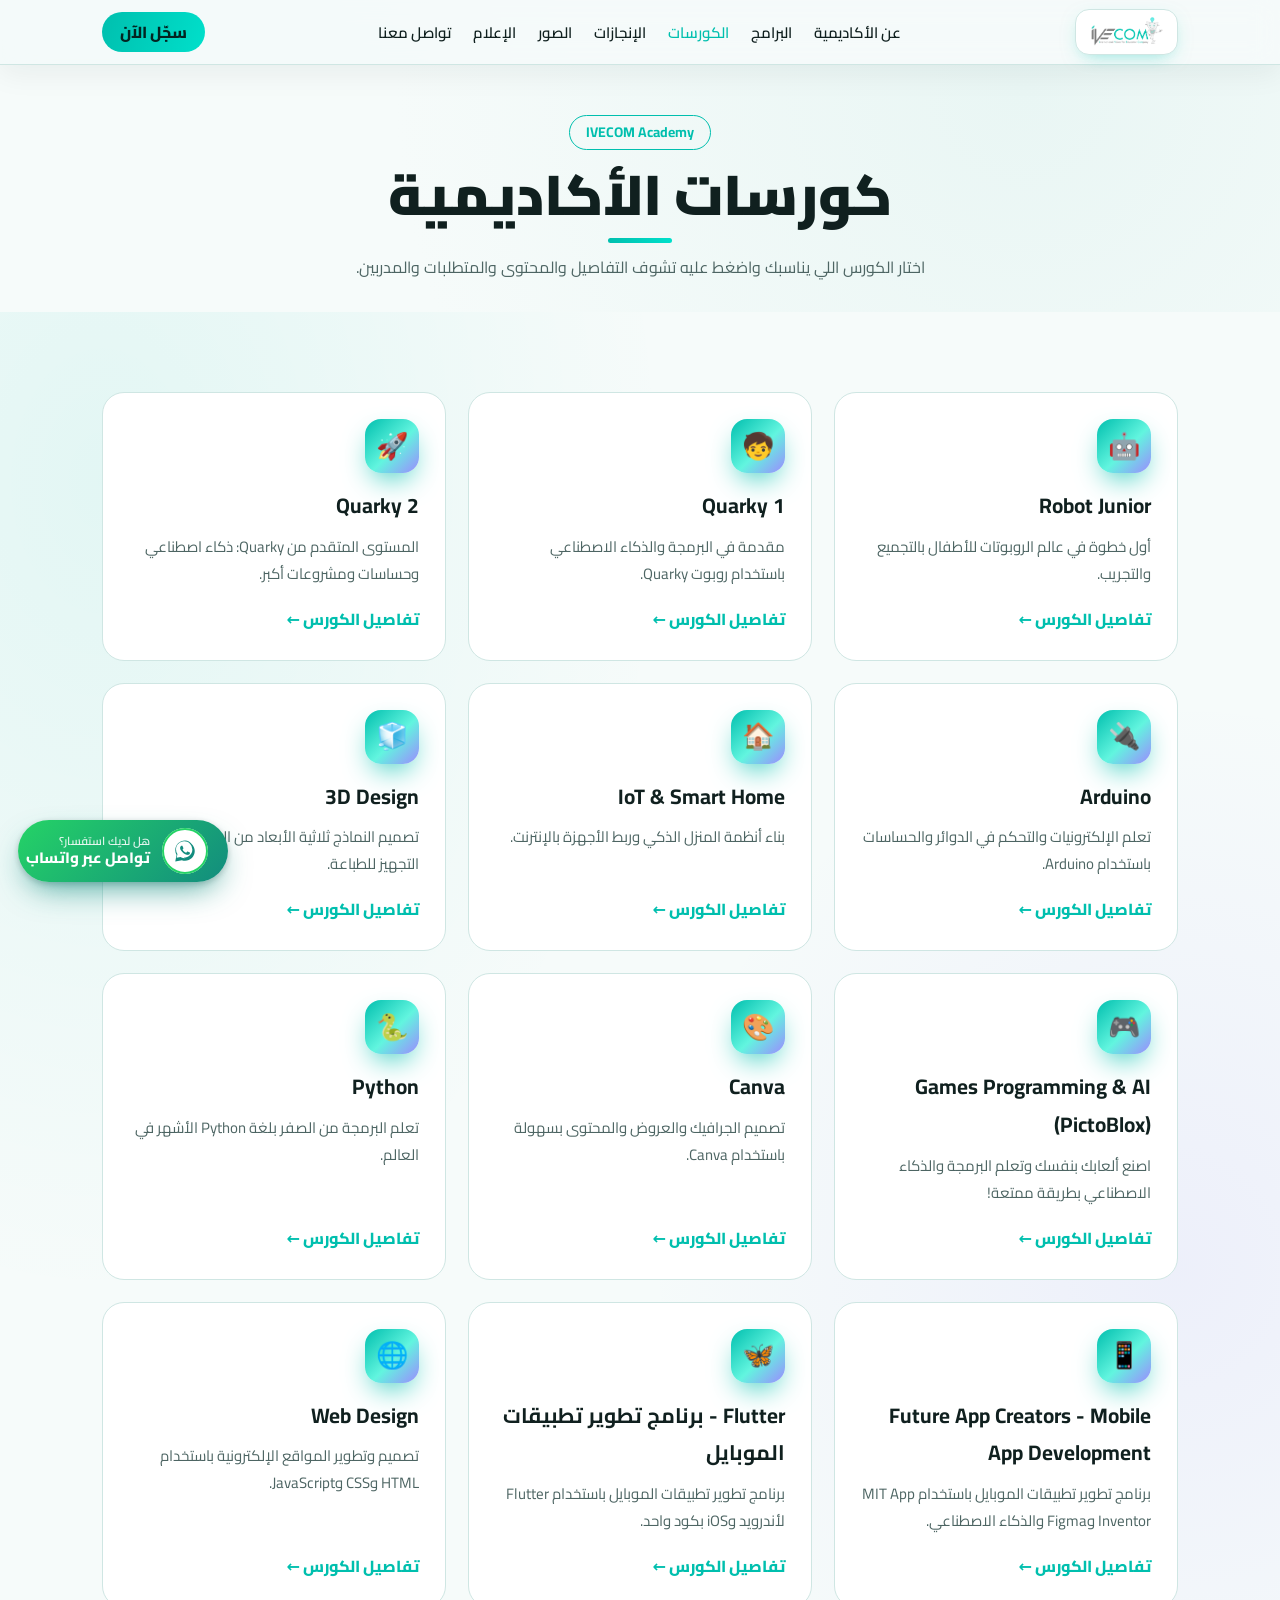
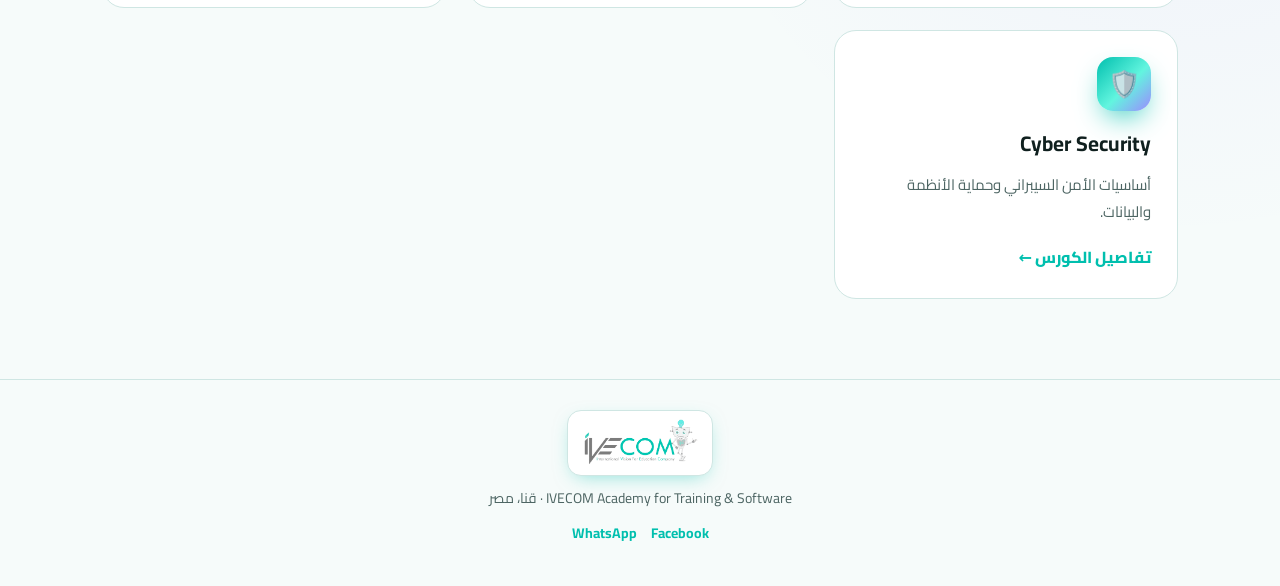
==== courses/index.html @ 5aebdd89 "Add files via upload" ====
<!DOCTYPE html>
<html lang="ar" dir="rtl">
<head>
<meta charset="utf-8">
<meta name="viewport" content="width=device-width, initial-scale=1, viewport-fit=cover">
<title>كورسات الأكاديمية | IVECOM Academy</title>
<link rel="stylesheet" href="https://fonts.googleapis.com/css2?family=Cairo:wght@400;600;800;900&family=Space+Grotesk:wght@500;700&display=swap">
<link rel="stylesheet" href="../style.css">
<link rel="stylesheet" href="courses.css">
</head>
<body>
<div id="pg"></div>
<nav><div class="wrap"><a href="../index.html"><img src="../images/ivecom academy.png" alt="IVECOM"></a>
<ul><li><a href="../index.html#about">عن الأكاديمية</a></li><li><a href="../index.html#programs">البرامج</a></li><li class="nav-courses"><a href="../courses/index.html">الكورسات</a></li><li><a href="../index.html#wins">الإنجازات</a></li><li><a href="../index.html#gallery">الصور</a></li><li><a href="../index.html#press">الإعلام</a></li><li><a href="../index.html#contact">تواصل معنا</a></li></ul>
<a class="btn p" href="../index.html#register" style="padding:6px 18px">سجّل الآن</a></div></nav>
<header class="lhero"><div class="wrap"><span class="ctag">IVECOM Academy</span><h1>كورسات الأكاديمية</h1><p>اختار الكورس اللي يناسبك واضغط عليه تشوف التفاصيل والمحتوى والمتطلبات والمدربين.</p></div></header>
<section><div class="wrap"><div class="ccards">
<a class="ccard rise" href="robot-junior/index.html"><div class="ic">🤖</div><h3>Robot Junior</h3><p>أول خطوة في عالم الروبوتات للأطفال بالتجميع والتجريب.</p><span class="more">تفاصيل الكورس ←</span></a>
<a class="ccard rise" href="quarky1/index.html"><div class="ic">🧒</div><h3>Quarky 1</h3><p>مقدمة في البرمجة والذكاء الاصطناعي باستخدام روبوت Quarky.</p><span class="more">تفاصيل الكورس ←</span></a>
<a class="ccard rise" href="quarky2/index.html"><div class="ic">🚀</div><h3>Quarky 2</h3><p>المستوى المتقدم من Quarky: ذكاء اصطناعي وحساسات ومشروعات أكبر.</p><span class="more">تفاصيل الكورس ←</span></a>
<a class="ccard rise" href="arduino/index.html"><div class="ic">🔌</div><h3>Arduino</h3><p>تعلم الإلكترونيات والتحكم في الدوائر والحساسات باستخدام Arduino.</p><span class="more">تفاصيل الكورس ←</span></a>
<a class="ccard rise" href="iot/index.html"><div class="ic">🏠</div><h3>IoT & Smart Home</h3><p>بناء أنظمة المنزل الذكي وربط الأجهزة بالإنترنت.</p><span class="more">تفاصيل الكورس ←</span></a>
<a class="ccard rise" href="3d-design/index.html"><div class="ic">🧊</div><h3>3D Design</h3><p>تصميم النماذج ثلاثية الأبعاد من الفكرة حتى التجهيز للطباعة.</p><span class="more">تفاصيل الكورس ←</span></a>
<a class="ccard rise" href="games-pictoblox/index.html"><div class="ic">🎮</div><h3>Games Programming & AI (PictoBlox)</h3><p>اصنع ألعابك بنفسك وتعلم البرمجة والذكاء الاصطناعي بطريقة ممتعة!</p><span class="more">تفاصيل الكورس ←</span></a>
<a class="ccard rise" href="canva/index.html"><div class="ic">🎨</div><h3>Canva</h3><p>تصميم الجرافيك والعروض والمحتوى بسهولة باستخدام Canva.</p><span class="more">تفاصيل الكورس ←</span></a>
<a class="ccard rise" href="python/index.html"><div class="ic">🐍</div><h3>Python</h3><p>تعلم البرمجة من الصفر بلغة Python الأشهر في العالم.</p><span class="more">تفاصيل الكورس ←</span></a>
<a class="ccard rise" href="mobile-application/index.html"><div class="ic">📱</div><h3>Future App Creators - Mobile App Development</h3><p>برنامج تطوير تطبيقات الموبايل باستخدام MIT App Inventor وFigma والذكاء الاصطناعي.</p><span class="more">تفاصيل الكورس ←</span></a>
<a class="ccard rise" href="flutter/index.html"><div class="ic">🦋</div><h3>Flutter - برنامج تطوير تطبيقات الموبايل</h3><p>برنامج تطوير تطبيقات الموبايل باستخدام Flutter لأندرويد وiOS بكود واحد.</p><span class="more">تفاصيل الكورس ←</span></a>
<a class="ccard rise" href="web-design/index.html"><div class="ic">🌐</div><h3>Web Design</h3><p>تصميم وتطوير المواقع الإلكترونية باستخدام HTML وCSS وJavaScript.</p><span class="more">تفاصيل الكورس ←</span></a>
<a class="ccard rise" href="cyber-security/index.html"><div class="ic">🛡️</div><h3>Cyber Security</h3><p>أساسيات الأمن السيبراني وحماية الأنظمة والبيانات.</p><span class="more">تفاصيل الكورس ←</span></a>
</div></div></section>

<footer><div class="wrap"><img src="../images/ivecom academy.png" alt="IVECOM"><div>IVECOM Academy for Training &amp; Software · قنا، مصر</div><div class="soc"><a href="https://www.facebook.com/Ivecom.Qena" target="_blank" rel="noopener">Facebook</a><a href="https://wa.me/201004185696" target="_blank" rel="noopener">WhatsApp</a></div></div></footer>
<a class="wa" href="https://wa.me/201004185696?text=%D8%A7%D9%84%D8%B3%D9%84%D8%A7%D9%85%20%D8%B9%D9%84%D9%8A%D9%83%D9%85%D8%8C%20%D8%B9%D8%A7%D9%8A%D8%B2%20%D8%A3%D8%B3%D8%AA%D9%81%D8%B3%D8%B1%20%D8%B9%D9%86%20%D9%83%D9%88%D8%B1%D8%B3%D8%A7%D8%AA%20%D8%A3%D9%83%D8%A7%D8%AF%D9%8A%D9%85%D9%8A%D8%A9%20IVECOM" target="_blank" rel="noopener" aria-label="تواصل معنا عبر واتساب">
<span class="wa-ic"><svg viewBox="0 0 32 32" width="26" height="26" aria-hidden="true" focusable="false"><path fill="currentColor" d="M16.04 3C9.4 3 4 8.38 4 15.02c0 2.12.55 4.19 1.6 6.01L4 29l8.14-1.57a12.02 12.02 0 0 0 3.9.65h.01C22.68 28.08 28 22.7 28 16.06 28 12.85 26.75 9.83 24.48 7.56A11.94 11.94 0 0 0 16.04 3Zm0 22.03h-.01a9.97 9.97 0 0 1-5.08-1.39l-.36-.22-4.83.93.96-4.7-.24-.38a9.93 9.93 0 0 1-1.52-5.25c0-5.5 4.5-9.97 10.05-9.97 2.68 0 5.2 1.04 7.09 2.93a9.9 9.9 0 0 1 2.94 7.05c0 5.5-4.52 9.99-10.6 9.99Zm5.5-7.47c-.3-.15-1.78-.88-2.06-.98-.27-.1-.47-.15-.67.15-.2.3-.77.98-.94 1.18-.17.2-.35.22-.65.07-.3-.15-1.27-.47-2.42-1.5-.9-.8-1.5-1.78-1.67-2.08-.17-.3-.02-.46.13-.61.14-.13.3-.35.45-.52.15-.18.2-.3.3-.5.1-.2.05-.37-.02-.52-.08-.15-.67-1.62-.92-2.22-.24-.58-.49-.5-.67-.51h-.57c-.2 0-.52.07-.8.37-.27.3-1.04 1.02-1.04 2.5s1.07 2.9 1.22 3.1c.15.2 2.1 3.2 5.08 4.49.71.3 1.26.49 1.7.63.71.23 1.36.2 1.87.12.57-.08 1.78-.73 2.03-1.43.25-.7.25-1.3.17-1.43-.07-.13-.27-.2-.57-.35Z"/></svg></span>
<span class="wa-tx"><small>هل لديك استفسار؟</small><b>تواصل عبر واتساب</b></span>
</a>
<script src="courses.js" defer></script>
</body>
</html>
---- style.css ----
:root{--stem-badge-w:150px;--bg:#f6fbfa;--bg2:#e9f6f4;--ink:#10201f;--mute:#4d6563;--teal:#00bfae;--teal2:#00e0cb;--gray:#7b7b7b;--card:#fff;--line:#cfe6e3;box-sizing:border-box;padding-top:env(safe-area-inset-top,0px);padding-bottom:env(safe-area-inset-bottom,0px)}
@media (prefers-color-scheme:dark){:root:not([data-theme="light"]){--bg:#071413;--bg2:#0b1f1d;--ink:#e8f7f5;--mute:#9bb8b4;--card:#0f2826;--line:#1b3c39}}
:root[data-theme="dark"]{--bg:#071413;--bg2:#0b1f1d;--ink:#e8f7f5;--mute:#9bb8b4;--card:#0f2826;--line:#1b3c39}
html{scroll-padding-top:calc(env(safe-area-inset-top,0px) + 70px);scroll-behavior:smooth}
*{box-sizing:border-box}
body{margin:0;background:var(--bg);color:var(--ink);font-family:'Cairo',system-ui,sans-serif;line-height:1.8;overflow-x:hidden}
body::before{content:"";position:fixed;inset:0 0 auto;height:env(safe-area-inset-top,0px);z-index:60;background:var(--bg)}
img{max-width:100%;display:block}
a{color:inherit;text-decoration:none}
:focus-visible{outline:3px solid var(--teal);outline-offset:3px}
.wrap{max-width:1120px;margin:auto;padding:0 22px}
nav{position:sticky;top:env(safe-area-inset-top,0px);z-index:50;backdrop-filter:blur(14px);background:color-mix(in srgb,var(--bg) 80%,transparent);border-bottom:1px solid var(--line)}
nav .wrap{display:flex;align-items:center;justify-content:space-between;height:64px}
nav img{height:38px}
nav ul{display:flex;gap:22px;list-style:none;margin:0;padding:0;font-weight:600;font-size:15px}
nav ul a:hover{color:var(--teal)}
@media(max-width:760px){nav ul{display:none}}
.hero{position:relative;overflow:hidden;padding:70px 0 90px;background:radial-gradient(circle at 80% 10%,var(--bg2),var(--bg) 60%)}
.blob{position:absolute;border-radius:50%;filter:blur(70px);opacity:.45;background:var(--teal);animation:drift 14s ease-in-out infinite alternate}
.b1{width:380px;height:380px;top:-120px;left:-100px}.b2{width:300px;height:300px;bottom:-100px;right:30%;background:var(--teal2);animation-delay:-6s}
@keyframes drift{to{transform:translate(60px,40px) scale(1.15)}}
.grid{position:absolute;inset:0;background-image:linear-gradient(var(--line) 1px,transparent 1px),linear-gradient(90deg,var(--line) 1px,transparent 1px);background-size:56px 56px;opacity:.55;mask-image:radial-gradient(circle at 50% 40%,#000,transparent 75%);-webkit-mask-image:radial-gradient(circle at 50% 40%,#000,transparent 75%)}
.hero .wrap{position:relative;display:grid;grid-template-columns:1.15fr .85fr;gap:30px;align-items:center}
@media(max-width:860px){.hero .wrap{grid-template-columns:1fr}.mascot{order:-1;max-width:260px;margin:auto}}
.tag{display:inline-block;padding:4px 16px;border:1px solid var(--teal);border-radius:99px;color:var(--teal);font-weight:700;font-size:14px;direction:ltr;font-family:'Space Grotesk',sans-serif}
h1{font-size:clamp(34px,6vw,64px);line-height:1.25;margin:16px 0;font-weight:900}
h1 .w{display:inline-block;color:var(--teal);min-width:5.5ch;border-bottom:4px solid var(--teal2);animation:pop .5s}
@keyframes pop{from{opacity:0;transform:translateY(14px)}}
.lead{color:var(--mute);font-size:18px;max-width:34em}
.btns{display:flex;gap:12px;flex-wrap:wrap;margin-top:26px}
.btn{padding:12px 26px;border-radius:12px;font-weight:800;transition:.25s;border:2px solid var(--teal)}
.btn.p{background:var(--teal);color:#032421}.btn.p:hover{transform:translateY(-3px);box-shadow:0 10px 30px -8px var(--teal)}
.btn.g:hover{background:var(--teal);color:#032421}
.mascot{position:relative}
.mascot img{border-radius:28px;box-shadow:0 30px 60px -25px #00bfae99;animation:float 5s ease-in-out infinite;border:3px solid var(--teal)}
@keyframes float{50%{transform:translateY(-16px) rotate(1.5deg)}}
.chip{position:absolute;background:var(--card);border:1px solid var(--line);border-radius:14px;padding:6px 14px;font-weight:800;font-size:14px;animation:float 6s ease-in-out infinite;direction:ltr}
.c1{top:6%;right:-6%}.c2{bottom:12%;left:-8%;animation-delay:-2s}.c3{bottom:-2%;right:10%;animation-delay:-4s}
section{padding:80px 0}
h2{font-size:clamp(28px,4vw,42px);margin:0 0 10px;font-weight:900}
.sub{color:var(--mute);max-width:40em;margin:0 0 36px}
.stats{background:var(--teal);color:#032421;padding:36px 0}
.stats .wrap{display:grid;grid-template-columns:repeat(auto-fit,minmax(160px,1fr));gap:20px;text-align:center}
.stats b{display:block;font-size:48px;font-weight:900;line-height:1.1;font-family:'Space Grotesk',sans-serif}
.about{display:grid;grid-template-columns:1fr 1fr;gap:40px;align-items:center}
@media(max-width:820px){.about{grid-template-columns:1fr}}
.about img{border-radius:24px;border:1px solid var(--line)}
.facts{display:grid;grid-template-columns:1fr 1fr;gap:12px;margin-top:20px}
.facts div{background:var(--card);border:1px solid var(--line);border-radius:14px;padding:10px 14px;font-size:14px}
.facts span{display:block;color:var(--teal);font-weight:800}
.cards{display:grid;grid-template-columns:repeat(auto-fit,minmax(290px,1fr));gap:22px}
.card{background:var(--card);border:1px solid var(--line);border-radius:22px;padding:28px;transition:transform .3s,border-color .3s;transform-style:preserve-3d}
.card:hover{border-color:var(--teal)}
.card h3{margin:6px 0 10px;font-size:23px}
.card ul{margin:0;padding:0 18px 0 0;color:var(--mute)}
.ic{width:54px;height:54px;border-radius:16px;background:linear-gradient(135deg,var(--teal),var(--teal2));display:grid;place-items:center;font-size:26px}
.alt{background:var(--bg2)}
.rise{opacity:0;transform:translateY(30px);transition:1s cubic-bezier(.2,.7,.2,1)}
.rise.in{opacity:1;transform:none}
.tl{position:relative;display:grid;gap:14px;padding-right:30px}
.tl::before{content:"";position:absolute;right:8px;top:6px;bottom:6px;width:3px;background:linear-gradient(var(--teal),var(--teal2),transparent);border-radius:3px}
.tl div{position:relative;background:var(--card);border:1px solid var(--line);border-radius:16px;padding:14px 20px}
.tl div::after{content:"";position:absolute;right:-29px;top:22px;width:15px;height:15px;border-radius:50%;background:var(--teal);box-shadow:0 0 0 5px color-mix(in srgb,var(--teal) 25%,transparent)}
.tl b{color:var(--teal)}
.gal{display:grid;grid-template-columns:repeat(6,1fr);gap:14px}
.gal figure{margin:0;overflow:hidden;border-radius:20px;grid-column:span 2;aspect-ratio:3/4}
.gal figure.wide{grid-column:span 6;aspect-ratio:16/6}
.gal img{width:100%;height:100%;object-fit:cover;transition:transform .8s}
.gal figure:hover img{transform:scale(1.08)}
@media(max-width:700px){.gal figure{grid-column:span 6;aspect-ratio:4/5}.gal figure.wide{aspect-ratio:16/8}}
.stem{display:flex;gap:18px;align-items:center;flex-wrap:wrap;background:var(--card);border:1px solid var(--line);border-radius:22px;padding:24px 28px;margin-top:22px}
.stem b{font-family:'Space Grotesk',sans-serif;font-size:28px;color:var(--teal)}
.cta{text-align:center;background:linear-gradient(135deg,#033b36,#00a89a);color:#fff;border-radius:30px;padding:56px 24px;position:relative;overflow:hidden}
.cta h2{color:#fff}.cta .btn.p{background:#fff;border-color:#fff}
footer{padding:30px 0 40px;text-align:center;color:var(--mute);font-size:14px}
footer img{height:46px;margin:0 auto 10px}
@media(prefers-reduced-motion:reduce){*{animation:none!important;transition:none!important}.rise{opacity:1;transform:none}}
nav img,footer img{background:#fff;border-radius:14px;padding:5px 14px;border:1px solid var(--line);box-shadow:0 6px 20px -8px #00bfae88}
nav img{height:46px}footer img{height:66px}
#pg{position:fixed;top:env(safe-area-inset-top,0px);left:0;height:3px;width:0;z-index:70;background:linear-gradient(90deg,var(--teal),var(--teal2))}
.hero .wrap>div:first-child{direction:ltr;text-align:left}
.hero h1{font-family:'Space Grotesk',sans-serif;letter-spacing:-.03em;background:linear-gradient(100deg,var(--ink) 20%,var(--teal) 50%,var(--ink) 80%);background-size:250% 100%;-webkit-background-clip:text;background-clip:text;color:transparent;animation:shine 6s linear infinite}
@keyframes shine{to{background-position:-250% 0}}
.hero .lead{font-family:'Space Grotesk',sans-serif;font-size:17px}
.rot{font-family:'Space Grotesk',sans-serif;font-size:24px;font-weight:700;margin:0 0 10px}
.rot .w{min-width:0;display:inline-block}
.mascot{isolation:isolate}
.mascot::before,.mascot::after{content:"";position:absolute;inset:-34px;border:2px dashed var(--teal);border-radius:50%;opacity:.5;animation:spin 26s linear infinite;z-index:-1}
.mascot::after{inset:-72px;border-style:dotted;animation-duration:42s;animation-direction:reverse}
@keyframes spin{to{transform:rotate(360deg)}}
.circ{position:absolute;inset:0;width:100%;height:100%;opacity:.55}
.circ path{fill:none;stroke:var(--teal);stroke-width:2;stroke-dasharray:10 300;animation:run 7s linear infinite}
.circ path:nth-child(2){animation-delay:-2s}.circ path:nth-child(3){animation-delay:-4s}
@keyframes run{to{stroke-dashoffset:-1000}}
.btn{position:relative;overflow:hidden;display:inline-block}
.btn.p::after{content:"";position:absolute;inset:0;background:linear-gradient(110deg,transparent 30%,#fff9 50%,transparent 70%);transform:translateX(-120%);transition:.6s}
.btn.p:hover::after{transform:translateX(120%)}
h2::after{content:"";display:block;width:64px;height:5px;border-radius:5px;margin-top:6px;background:linear-gradient(90deg,var(--teal),var(--teal2))}
.cta h2::after{margin:6px auto 0;background:#fff}
.ic{box-shadow:0 12px 30px -10px var(--teal)}
.moments{padding:28px 0 18px;background:linear-gradient(180deg,color-mix(in srgb,var(--teal) 7%,var(--bg)),var(--bg) 70%);border-block:1px solid var(--line)}
.moments-title{margin:0 0 14px;text-align:center;direction:ltr;font-family:'Space Grotesk',sans-serif;font-weight:700;font-size:13px;letter-spacing:.22em;text-transform:uppercase;color:var(--teal)}
.moments-viewport{overflow:hidden;direction:ltr;padding:12px 0 20px;-webkit-mask-image:linear-gradient(90deg,transparent,#000 5%,#000 95%,transparent);mask-image:linear-gradient(90deg,transparent,#000 5%,#000 95%,transparent)}
.moments-track{display:flex;width:max-content;animation:moments 70s linear infinite}
.moments-viewport:hover .moments-track,.moments-viewport:focus-within .moments-track{animation-play-state:paused}
.moments-set{display:flex;gap:16px;padding-inline-end:16px}
.moments-card{flex:0 0 auto;width:280px;height:186px;margin:0;border-radius:18px;overflow:hidden;border:2px solid transparent;background:var(--card);box-shadow:0 14px 28px -18px #00bfae99;transition:transform .35s ease,box-shadow .35s ease,border-color .35s ease}
.moments-card img{width:100%;height:100%;object-fit:cover}
.moments-card:hover{transform:translateY(-6px);border-color:var(--teal);box-shadow:0 18px 36px -14px var(--teal)}
@keyframes moments{to{transform:translateX(-50%)}}
@media(max-width:700px){.moments{padding:22px 0 12px}.moments-title{font-size:12px;letter-spacing:.16em}.moments-card{width:210px;height:140px;border-radius:14px}.moments-set{gap:12px;padding-inline-end:12px}.moments-track{animation-duration:48s}}
@media(prefers-reduced-motion:reduce){.moments-viewport{overflow-x:auto;-webkit-mask-image:none;mask-image:none}.moments-track{animation:none}}
.vid{display:grid;grid-template-columns:1fr 1fr;gap:40px;align-items:center}
@media(max-width:820px){.vid{grid-template-columns:1fr}}
.reel{position:relative;width:min(100%,340px);aspect-ratio:9/16;margin:auto;border-radius:28px;overflow:hidden;background:#033b36 center/cover;border:3px solid var(--teal);cursor:pointer;box-shadow:0 30px 60px -25px var(--teal)}
.reel iframe{position:absolute;inset:0;width:100%;height:100%;border:0}
.play{position:absolute;inset:0;margin:auto;width:84px;height:84px;border-radius:50%;background:var(--teal);display:grid;place-items:center;font-size:34px;color:#032421;animation:pulse 2s infinite}
@keyframes pulse{0%{box-shadow:0 0 0 0 #00e0cbaa}100%{box-shadow:0 0 0 30px #00e0cb00}}
.press{display:grid;grid-template-columns:repeat(auto-fit,minmax(250px,1fr));gap:16px}
.pc{display:flex;gap:14px;align-items:center;background:var(--card);border:1px solid var(--line);border-radius:18px;padding:16px 18px;transition:.3s}
.pc:hover{transform:translateY(-5px);border-color:var(--teal);box-shadow:0 14px 30px -16px var(--teal)}
.pc i{font-style:normal;width:48px;height:48px;border-radius:14px;display:grid;place-items:center;font-size:22px;background:var(--bg2);flex:none}
.pc small{color:var(--mute);display:block;line-height:1.4}
.cta::before{content:"";position:absolute;width:320px;height:320px;border-radius:50%;background:#ffffff14;top:-120px;right:-90px}
.cta::after{content:"";position:absolute;width:200px;height:200px;border-radius:50%;border:3px solid #ffffff30;bottom:-70px;left:-50px}
.cta .btn.g{color:#fff;border-color:#fff}.cta .btn.g:hover{background:#fff;color:#033b36}
.cta .btn.p{color:#033b36}
.soc{display:flex;gap:14px;justify-content:center;margin-top:10px}.soc a{font-weight:700;color:var(--teal)}


/* ===== IVECOM CREATIVE EXPERIENCE ===== */
:root {
  --violet: #7657ff;
  --cyan: #21e6d2;
  --pink: #ff6db4;
  --deep: #071b25;
}
body {
  background-image:
    radial-gradient(ellipse at 8% 22%, color-mix(in srgb, var(--teal) 8%, transparent), transparent 34%),
    radial-gradient(ellipse at 92% 58%, color-mix(in srgb, var(--violet) 7%, transparent), transparent 32%);
}
nav { box-shadow: 0 8px 30px #001f2510; }
nav .wrap { gap: 18px; }
nav ul a { position: relative; transition: color .25s ease; }
nav ul a::after {
  content: ""; position: absolute; right: 0; bottom: -8px; width: 0; height: 2px;
  border-radius: 2px; background: linear-gradient(90deg,var(--teal),var(--violet));
  transition: width .3s ease;
}
nav ul a:hover::after { width: 100%; }
.hero { isolation: isolate; }
.hero::after {
  content: ""; position: absolute; width: 420px; height: 420px; border-radius: 50%;
  border: 1px solid color-mix(in srgb,var(--teal) 30%,transparent);
  left: -180px; bottom: -240px; box-shadow: 0 0 0 34px color-mix(in srgb,var(--teal) 5%,transparent),
  0 0 0 70px color-mix(in srgb,var(--violet) 4%,transparent); pointer-events: none;
}
.hero .wrap > div:first-child { max-width: 680px; }
.hero h1 { filter: drop-shadow(0 8px 24px #00bfae18); }
.tag { box-shadow: 0 0 24px color-mix(in srgb,var(--teal) 18%,transparent); }
.btn { border-radius: 999px; padding-inline: 30px; }
.btn.p { background: linear-gradient(110deg,var(--teal),var(--teal2)); border: 0; }
.btn.g { backdrop-filter: blur(10px); }
.mascot img { box-shadow: 0 28px 70px -22px #00bfae88, 0 0 0 10px #00bfae0d; }
section:not(.stats) h2 { letter-spacing: -.6px; }
.card {
  position: relative; overflow: hidden;
  box-shadow: 0 14px 42px -32px #002b2a55;
  background: linear-gradient(145deg,var(--card),color-mix(in srgb,var(--bg2) 34%,var(--card)));
}
.card::before {
  content: ""; position: absolute; inset: 0 auto 0 0; width: 3px;
  background: linear-gradient(180deg,var(--teal),var(--violet),var(--pink));
  transform: scaleY(0); transform-origin: bottom; transition: transform .35s ease;
}
.card:hover::before { transform: scaleY(1); }
.card:hover { box-shadow: 0 24px 55px -32px #00bfae99; }
.ic { background: linear-gradient(135deg,var(--teal),#62f5df 55%,#9c8aff); color: #052522; }
.stats { position: relative; overflow: hidden; }
.stats::before,.stats::after {
  content: ""; position: absolute; width: 230px; height: 230px; border: 1px solid #ffffff45;
  border-radius: 50%; pointer-events: none;
}
.stats::before { top: -170px; right: 8%; box-shadow: 0 0 0 24px #ffffff0d,0 0 0 48px #ffffff0a; }
.stats::after { bottom: -190px; left: 12%; }
.stats .wrap { position: relative; z-index: 1; }
.stats b { text-shadow: 0 5px 22px #00534b33; }
.gal figure { position: relative; box-shadow: 0 15px 35px -24px #001c1c99; }
.gal figure::after {
  content: ""; position: absolute; inset: 45% 0 0;
  background: linear-gradient(transparent,#031c1acc); opacity: .45; pointer-events: none;
}
.tl div { box-shadow: 0 10px 30px -25px #002b2a88; transition: transform .25s,border-color .25s; }
.tl div:hover { transform: translateX(-5px); border-color: var(--teal); }
.stem { box-shadow: 0 18px 45px -34px #00bfae99; }
.cta {
  box-shadow: 0 30px 70px -35px #003b36aa;
  background: radial-gradient(circle at 15% 10%,#21e6d255,transparent 34%),
              linear-gradient(125deg,#062d35,#064e49 55%,#087f73);
}
footer { border-top: 1px solid var(--line); }

/* Dynamic pointer glow and back-to-top control */
.pointer-glow {
  position: fixed; z-index: 1; width: 340px; height: 340px; border-radius: 50%;
  pointer-events: none; opacity: .13; filter: blur(50px);
  background: radial-gradient(circle,var(--teal),transparent 68%);
  transform: translate(-50%,-50%); mix-blend-mode: screen;
}
#backTop {
  position: fixed; right: 20px; bottom: 22px; z-index: 54; width: 46px; height: 46px;
  border: 1px solid var(--line); border-radius: 50%; background: var(--card);
  color: var(--teal); font-size: 22px; font-weight: 900; cursor: pointer;
  box-shadow: 0 10px 30px #001f251c; opacity: 0; visibility: hidden;
  transform: translateY(12px); transition: .25s ease;
}
#backTop.visible { opacity: 1; visibility: visible; transform: translateY(0); }
#particleCanvas { position: absolute; inset: 0; width: 100%; height: 100%; pointer-events: none; opacity: .5; }
@media (max-width:760px) {
  .hero { padding-top: 52px; }
  .hero::after { width: 260px; height: 260px; }
  .card { padding: 23px; }
  #backTop { right: 14px; bottom: 88px; }
}
@media (prefers-reduced-motion: reduce) {
  .pointer-glow, #particleCanvas { display: none; }
}

/* IVECOM mascot appearances across the page */
section { position: relative; }
.section-bot {
  position: absolute;
  left: clamp(12px, 4vw, 58px);
  top: 28px;
  width: clamp(88px, 13vw, 166px);
  height: auto;
  object-fit: contain;
  z-index: 2;
  pointer-events: none;
  filter: drop-shadow(0 12px 22px #00bfae28);
  animation: botFloat 5s ease-in-out infinite;
}
#about .section-bot { top: 48px; }
#contact .section-bot { top: 50%; transform: translateY(-50%); width: clamp(100px, 15vw, 185px); }
#programs .section-bot, #gallery .section-bot, #press .section-bot { top: 38px; }
@keyframes botFloat { 0%,100% { translate: 0 0; } 50% { translate: 0 -9px; } }
.mascot img { object-fit: contain; background: transparent; }
@media (max-width:760px) {
  .section-bot { width: 78px; left: 8px; top: 18px; opacity: .9; }
  #about .section-bot, #programs .section-bot, #gallery .section-bot, #press .section-bot { top: 20px; }
  #contact .section-bot { width: 92px; left: 0; }
  section h2, section .sub { max-width: calc(100% - 82px); }
}
@media (prefers-reduced-motion: reduce) { .section-bot { animation: none; } }

/* Courses tab stays visible on mobile */
.nav-courses a{color:var(--teal)}
@media(max-width:760px){nav ul{display:flex;gap:0}nav ul li:not(.nav-courses){display:none}}

/* ===== WhatsApp floating button (pro) ===== */
.wa{position:fixed;bottom:calc(env(safe-area-inset-bottom,0px) + 18px);left:18px;z-index:55;display:flex;align-items:center;gap:12px;direction:rtl;
  padding:8px 20px 8px 8px;border-radius:999px;color:#fff;
  background:linear-gradient(135deg,#25d366,#128c7e);
  box-shadow:0 14px 32px -10px #128c7ecc,0 2px 6px #0003;
  transition:transform .25s ease,box-shadow .25s ease}
.wa:hover{transform:translateY(-3px);box-shadow:0 20px 38px -12px #128c7eee,0 2px 8px #0003}
.wa:active{transform:translateY(0) scale(.98)}
.wa-ic{position:relative;flex:none;width:46px;height:46px;border-radius:50%;background:#fff;color:#128c7e;display:grid;place-items:center}
.wa-ic::after{content:"";position:absolute;inset:0;border-radius:50%;border:2px solid #25d366;animation:wa-ring 2.6s ease-out infinite}
.wa-tx{display:flex;flex-direction:column;line-height:1.25;text-align:right}
.wa-tx small{font-size:11.5px;opacity:.9;font-weight:600}
.wa-tx b{font-size:15px;font-weight:800;white-space:nowrap}
@keyframes wa-ring{0%{transform:scale(1);opacity:.7}100%{transform:scale(1.6);opacity:0}}
@media(max-width:560px){
  .wa{padding:6px;gap:0;left:14px}
  .wa-tx{display:none}
  .wa-ic{width:52px;height:52px}
}
@media(prefers-reduced-motion:reduce){.wa-ic::after{animation:none}.wa{transition:none}}

/* ===== STEM.org accreditation badge ===== */
.stem{gap:26px}
.stem-body{flex:1 1 280px;display:flex;flex-direction:column;gap:6px}
.stem-badge{flex:none;width:var(--stem-badge-w);height:auto;max-width:100%;object-fit:contain;background:#fff;border:1px solid var(--line);border-radius:16px;padding:10px}
.stem-badge.is-missing{min-height:var(--stem-badge-w);border:2px dashed var(--teal);color:var(--mute);font-size:12px;text-align:center}
@media(max-width:560px){.stem{justify-content:center;text-align:center}.stem-badge{--stem-badge-w:130px}}
---- courses/courses.css ----
.lhero{padding:50px 0 30px;text-align:center;background:radial-gradient(circle at 80% 10%,var(--bg2),var(--bg) 60%)}
.ctag{display:inline-block;padding:4px 16px;border:1px solid var(--teal);border-radius:99px;color:var(--teal);font-weight:700;font-size:14px}
.lhero h1{font-size:clamp(34px,5vw,56px);margin:10px 0;font-weight:900}
.lhero h1::after{content:"";display:block;width:64px;height:5px;border-radius:5px;margin:8px auto 0;background:linear-gradient(90deg,var(--teal),var(--teal2))}
.lhero p{color:var(--mute);max-width:40em;margin:0 auto}
.ccards{display:grid;grid-template-columns:repeat(auto-fill,minmax(270px,1fr));gap:22px}
.ccard{display:flex;flex-direction:column;gap:6px;background:var(--card);border:1px solid var(--line);border-radius:22px;padding:26px;transition:transform .3s,border-color .3s,box-shadow .3s}
.ccard:hover{transform:translateY(-6px);border-color:var(--teal);box-shadow:0 24px 55px -32px #00bfae99}
.ccard h3{margin:8px 0 2px;font-size:21px}
.ccard p{margin:0;color:var(--mute);font-size:15px;flex:1}
.ccard .more{margin-top:12px;color:var(--teal);font-weight:800}
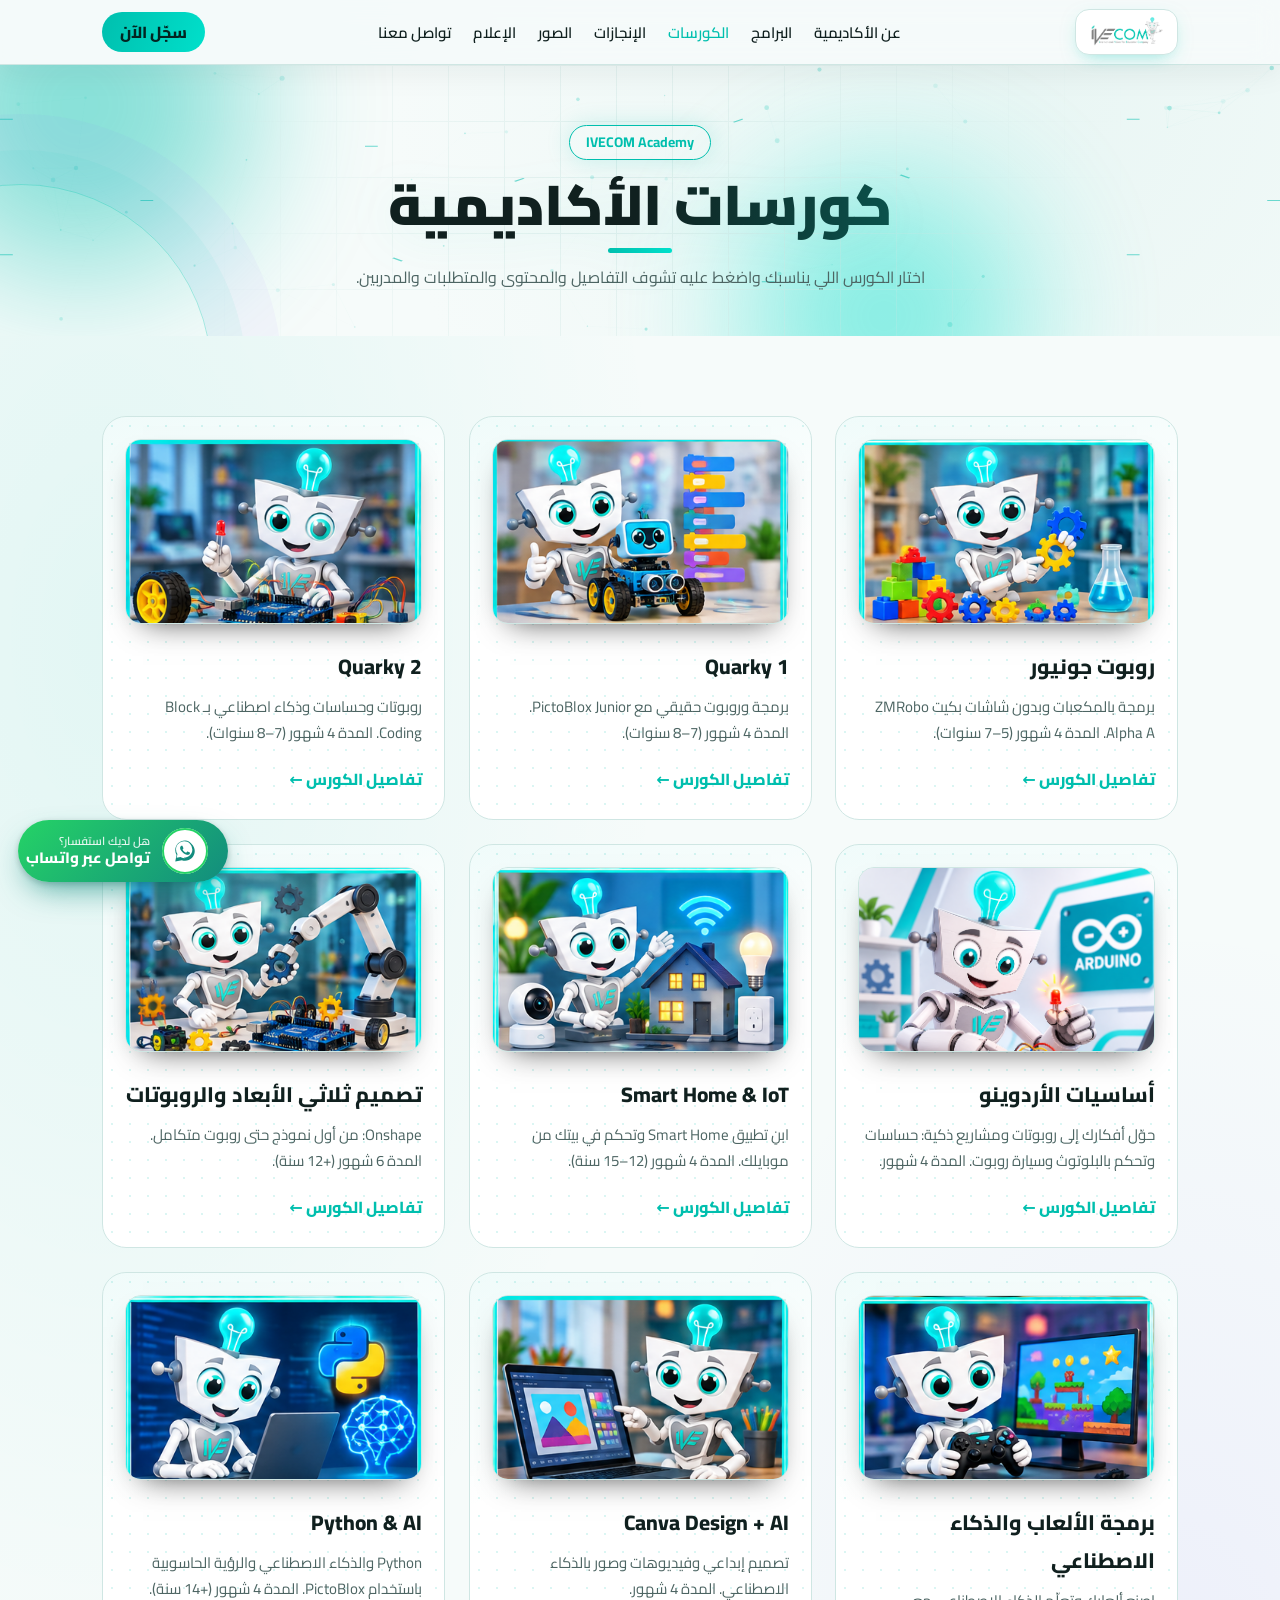
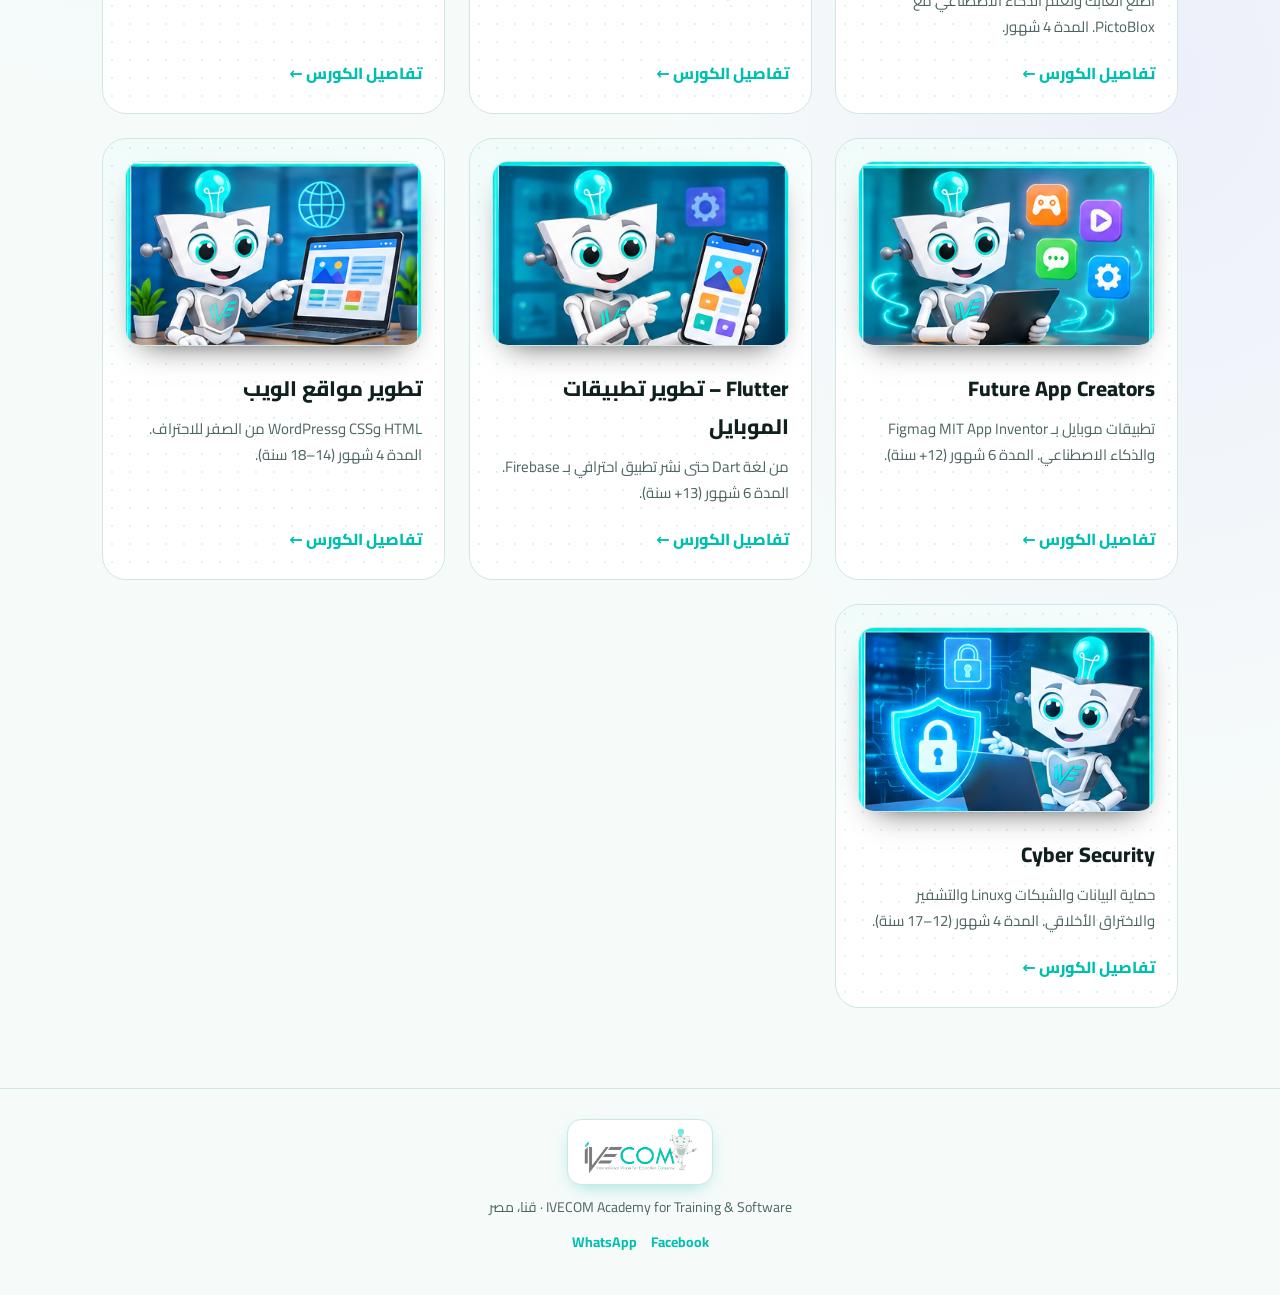
==== commit dc50c9c8: "Add files via upload" ====
--- a/courses/index.html
+++ b/courses/index.html
@@ -15,19 +15,19 @@
 <a class="btn p" href="../index.html#register" style="padding:6px 18px">سجّل الآن</a></div></nav>
 <header class="lhero"><div class="wrap"><span class="ctag">IVECOM Academy</span><h1>كورسات الأكاديمية</h1><p>اختار الكورس اللي يناسبك واضغط عليه تشوف التفاصيل والمحتوى والمتطلبات والمدربين.</p></div></header>
 <section><div class="wrap"><div class="ccards">
-<a class="ccard rise" href="robot-junior/index.html"><div class="ic">🤖</div><h3>Robot Junior</h3><p>أول خطوة في عالم الروبوتات للأطفال بالتجميع والتجريب.</p><span class="more">تفاصيل الكورس ←</span></a>
-<a class="ccard rise" href="quarky1/index.html"><div class="ic">🧒</div><h3>Quarky 1</h3><p>مقدمة في البرمجة والذكاء الاصطناعي باستخدام روبوت Quarky.</p><span class="more">تفاصيل الكورس ←</span></a>
-<a class="ccard rise" href="quarky2/index.html"><div class="ic">🚀</div><h3>Quarky 2</h3><p>المستوى المتقدم من Quarky: ذكاء اصطناعي وحساسات ومشروعات أكبر.</p><span class="more">تفاصيل الكورس ←</span></a>
-<a class="ccard rise" href="arduino/index.html"><div class="ic">🔌</div><h3>Arduino</h3><p>تعلم الإلكترونيات والتحكم في الدوائر والحساسات باستخدام Arduino.</p><span class="more">تفاصيل الكورس ←</span></a>
-<a class="ccard rise" href="iot/index.html"><div class="ic">🏠</div><h3>IoT & Smart Home</h3><p>بناء أنظمة المنزل الذكي وربط الأجهزة بالإنترنت.</p><span class="more">تفاصيل الكورس ←</span></a>
-<a class="ccard rise" href="3d-design/index.html"><div class="ic">🧊</div><h3>3D Design</h3><p>تصميم النماذج ثلاثية الأبعاد من الفكرة حتى التجهيز للطباعة.</p><span class="more">تفاصيل الكورس ←</span></a>
-<a class="ccard rise" href="games-pictoblox/index.html"><div class="ic">🎮</div><h3>Games Programming & AI (PictoBlox)</h3><p>اصنع ألعابك بنفسك وتعلم البرمجة والذكاء الاصطناعي بطريقة ممتعة!</p><span class="more">تفاصيل الكورس ←</span></a>
-<a class="ccard rise" href="canva/index.html"><div class="ic">🎨</div><h3>Canva</h3><p>تصميم الجرافيك والعروض والمحتوى بسهولة باستخدام Canva.</p><span class="more">تفاصيل الكورس ←</span></a>
-<a class="ccard rise" href="python/index.html"><div class="ic">🐍</div><h3>Python</h3><p>تعلم البرمجة من الصفر بلغة Python الأشهر في العالم.</p><span class="more">تفاصيل الكورس ←</span></a>
-<a class="ccard rise" href="mobile-application/index.html"><div class="ic">📱</div><h3>Future App Creators - Mobile App Development</h3><p>برنامج تطوير تطبيقات الموبايل باستخدام MIT App Inventor وFigma والذكاء الاصطناعي.</p><span class="more">تفاصيل الكورس ←</span></a>
-<a class="ccard rise" href="flutter/index.html"><div class="ic">🦋</div><h3>Flutter - برنامج تطوير تطبيقات الموبايل</h3><p>برنامج تطوير تطبيقات الموبايل باستخدام Flutter لأندرويد وiOS بكود واحد.</p><span class="more">تفاصيل الكورس ←</span></a>
-<a class="ccard rise" href="web-design/index.html"><div class="ic">🌐</div><h3>Web Design</h3><p>تصميم وتطوير المواقع الإلكترونية باستخدام HTML وCSS وJavaScript.</p><span class="more">تفاصيل الكورس ←</span></a>
-<a class="ccard rise" href="cyber-security/index.html"><div class="ic">🛡️</div><h3>Cyber Security</h3><p>أساسيات الأمن السيبراني وحماية الأنظمة والبيانات.</p><span class="more">تفاصيل الكورس ←</span></a>
+<a class="ccard rise" href="robot-junior/index.html"><div class="cimg"> <img src="../images/course-img/junior.png" alt="روبوت جونيور"> </div><h3>روبوت جونيور</h3><p>برمجة بالمكعبات وبدون شاشات بكيت ZMRobo Alpha A. المدة 4 شهور (5–7 سنوات).</p><span class="more">تفاصيل الكورس ←</span></a>
+<a class="ccard rise" href="quarky1/index.html"><div class="cimg"> <img src="../images/course-img/quarky1.png" alt="Quarky 1"> </div><h3>Quarky 1</h3><p>برمجة وروبوت حقيقي مع PictoBlox Junior. المدة 4 شهور (7–8 سنوات).</p><span class="more">تفاصيل الكورس ←</span></a>
+<a class="ccard rise" href="quarky2/index.html"><div class="cimg"> <img src="../images/course-img/quarky2.png" alt="Quarky 2"></div><h3>Quarky 2</h3><p>روبوتات وحساسات وذكاء اصطناعي بـ Block Coding. المدة 4 شهور (7–8 سنوات).</p><span class="more">تفاصيل الكورس ←</span></a>
+<a class="ccard rise" href="arduino/index.html"><div class="cimg"><img src="../images/course-img/arduino.png" alt="أساسيات الأردوينو"></div><h3>أساسيات الأردوينو</h3><p>حوّل أفكارك إلى روبوتات ومشاريع ذكية: حساسات وتحكم بالبلوتوث وسيارة روبوت. المدة 4 شهور.</p><span class="more">تفاصيل الكورس ←</span></a>
+<a class="ccard rise" href="iot/index.html"><div class="cimg"> <img src="../images/course-img/IOT.png" alt="Smart Home &amp; IoT"> </div><h3>Smart Home &amp; IoT</h3><p>ابنِ تطبيق Smart Home وتحكم في بيتك من موبايلك. المدة 4 شهور (12–15 سنة).</p><span class="more">تفاصيل الكورس ←</span></a>
+<a class="ccard rise" href="3d-design/index.html"><div class="cimg"> <img src="../images/course-img/3D.png" alt="تصميم ثلاثي الأبعاد والروبوتات"> </div><h3>تصميم ثلاثي الأبعاد والروبوتات</h3><p>Onshape: من أول نموذج حتى روبوت متكامل. المدة 6 شهور (+12 سنة).</p><span class="more">تفاصيل الكورس ←</span></a>
+<a class="ccard rise" href="games-pictoblox/index.html"><div class="cimg"><img src="../images/course-img/games.png" alt="برمجة الألعاب والذكاء الاصطناعي"></div><h3>برمجة الألعاب والذكاء الاصطناعي</h3><p>اصنع ألعابك وتعلّم الذكاء الاصطناعي مع PictoBlox. المدة 4 شهور.</p><span class="more">تفاصيل الكورس ←</span></a>
+<a class="ccard rise" href="canva/index.html"><div class="cimg"> <img src="../images/course-img/canva.png" alt="Canva Design + AI"> </div><h3>Canva Design + AI</h3><p>تصميم إبداعي وفيديوهات وصور بالذكاء الاصطناعي. المدة 4 شهور.</p><span class="more">تفاصيل الكورس ←</span></a>
+<a class="ccard rise" href="python/index.html"><div class="cimg"> <img src="../images/course-img/python.png" alt="Python &amp; AI"> </div><h3>Python &amp; AI</h3><p>Python والذكاء الاصطناعي والرؤية الحاسوبية باستخدام PictoBlox. المدة 4 شهور (+14 سنة).</p><span class="more">تفاصيل الكورس ←</span></a>
+<a class="ccard rise" href="mobile-application/index.html"><div class="cimg"><img src="../images/course-img/MIT.png" alt="Future App Creators"> </div><h3>Future App Creators</h3><p>تطبيقات موبايل بـ MIT App Inventor وFigma والذكاء الاصطناعي. المدة 6 شهور (12+ سنة).</p><span class="more">تفاصيل الكورس ←</span></a>
+<a class="ccard rise" href="flutter/index.html"><div class="cimg"><img src="../images/course-img/flutter.png" alt="Flutter – تطوير تطبيقات الموبايل"> </div><h3>Flutter – تطوير تطبيقات الموبايل</h3><p>من لغة Dart حتى نشر تطبيق احترافي بـ Firebase. المدة 6 شهور (13+ سنة).</p><span class="more">تفاصيل الكورس ←</span></a>
+<a class="ccard rise" href="web-design/index.html"><div class="cimg"><img src="../images/course-img/web.png" alt="تطوير مواقع الويب"></div><h3>تطوير مواقع الويب</h3><p>HTML وCSS وWordPress من الصفر للاحتراف. المدة 4 شهور (14–18 سنة).</p><span class="more">تفاصيل الكورس ←</span></a>
+<a class="ccard rise" href="cyber-security/index.html"><div class="cimg"><img src="../images/course-img/cyber.png" alt="Cyber Security"></div><h3>Cyber Security</h3><p>حماية البيانات والشبكات وLinux والتشفير والاختراق الأخلاقي. المدة 4 شهور (12–17 سنة).</p><span class="more">تفاصيل الكورس ←</span></a>
 </div></div></section>
 
 <footer><div class="wrap"><img src="../images/ivecom academy.png" alt="IVECOM"><div>IVECOM Academy for Training &amp; Software · قنا، مصر</div><div class="soc"><a href="https://www.facebook.com/Ivecom.Qena" target="_blank" rel="noopener">Facebook</a><a href="https://wa.me/201004185696" target="_blank" rel="noopener">WhatsApp</a></div></div></footer>
--- a/style.css
+++ b/style.css
@@ -101,14 +101,14 @@
 .moments{padding:28px 0 18px;background:linear-gradient(180deg,color-mix(in srgb,var(--teal) 7%,var(--bg)),var(--bg) 70%);border-block:1px solid var(--line)}
 .moments-title{margin:0 0 14px;text-align:center;direction:ltr;font-family:'Space Grotesk',sans-serif;font-weight:700;font-size:13px;letter-spacing:.22em;text-transform:uppercase;color:var(--teal)}
 .moments-viewport{overflow:hidden;direction:ltr;padding:12px 0 20px;-webkit-mask-image:linear-gradient(90deg,transparent,#000 5%,#000 95%,transparent);mask-image:linear-gradient(90deg,transparent,#000 5%,#000 95%,transparent)}
-.moments-track{display:flex;width:max-content;animation:moments 70s linear infinite}
+.moments-track{display:flex;width:max-content;animation:moments var(--moments-speed,160s) linear infinite}
 .moments-viewport:hover .moments-track,.moments-viewport:focus-within .moments-track{animation-play-state:paused}
 .moments-set{display:flex;gap:16px;padding-inline-end:16px}
 .moments-card{flex:0 0 auto;width:280px;height:186px;margin:0;border-radius:18px;overflow:hidden;border:2px solid transparent;background:var(--card);box-shadow:0 14px 28px -18px #00bfae99;transition:transform .35s ease,box-shadow .35s ease,border-color .35s ease}
 .moments-card img{width:100%;height:100%;object-fit:cover}
 .moments-card:hover{transform:translateY(-6px);border-color:var(--teal);box-shadow:0 18px 36px -14px var(--teal)}
 @keyframes moments{to{transform:translateX(-50%)}}
-@media(max-width:700px){.moments{padding:22px 0 12px}.moments-title{font-size:12px;letter-spacing:.16em}.moments-card{width:210px;height:140px;border-radius:14px}.moments-set{gap:12px;padding-inline-end:12px}.moments-track{animation-duration:48s}}
+@media(max-width:700px){.moments{padding:22px 0 12px}.moments-title{font-size:12px;letter-spacing:.16em}.moments-card{width:210px;height:140px;border-radius:14px}.moments-set{gap:12px;padding-inline-end:12px}.moments-track{animation-duration:calc(var(--moments-speed,160s) * .7)}}
 @media(prefers-reduced-motion:reduce){.moments-viewport{overflow-x:auto;-webkit-mask-image:none;mask-image:none}.moments-track{animation:none}}
 .vid{display:grid;grid-template-columns:1fr 1fr;gap:40px;align-items:center}
 @media(max-width:820px){.vid{grid-template-columns:1fr}}
@@ -285,3 +285,64 @@
 .stem-badge{flex:none;width:var(--stem-badge-w);height:auto;max-width:100%;object-fit:contain;background:#fff;border:1px solid var(--line);border-radius:16px;padding:10px}
 .stem-badge.is-missing{min-height:var(--stem-badge-w);border:2px dashed var(--teal);color:var(--mute);font-size:12px;text-align:center}
 @media(max-width:560px){.stem{justify-content:center;text-align:center}.stem-badge{--stem-badge-w:130px}}
+
+/* ===== شركاؤنا (Partners) ===== */
+.partners-grid{display:grid;grid-template-columns:repeat(auto-fit,minmax(150px,1fr));gap:20px;margin-top:30px}
+.partner{aspect-ratio:1/1;display:grid;place-items:center;padding:12px;background:#fff;border:1px solid var(--line);border-radius:22px;overflow:hidden;transition:transform .3s,border-color .3s,box-shadow .3s}
+.partner img{width:100%;height:100%;object-fit:contain;border-radius:12px}
+.partner:hover{transform:translateY(-6px);border-color:var(--teal);box-shadow:0 22px 44px -26px #00bfae99}
+@media(max-width:700px){.partners-grid{grid-template-columns:repeat(2,1fr);gap:14px}}
+
+/* ===== كروت مميزة: spotlight + حد متحرك + tilt (نفس شكل كروت صفحة الكورسات) ===== */
+@property --ang{syntax:"<angle>";inherits:false;initial-value:0deg}
+@keyframes cardSpin{to{--ang:360deg}}
+
+.card,.pc{
+  position:relative;isolation:isolate;overflow:hidden;
+  background-color:var(--card);
+  background-image:
+    radial-gradient(color-mix(in srgb,var(--teal) 14%,transparent) 1px,transparent 1.3px),
+    linear-gradient(165deg,color-mix(in srgb,var(--teal) 6%,transparent),transparent 45%);
+  background-size:18px 18px,100% 100%;
+  transition:transform .35s cubic-bezier(.2,.7,.2,1),opacity .9s ease,border-color .3s,box-shadow .4s;
+  will-change:transform;
+}
+.card{border-radius:24px}
+.pc{border-radius:20px}
+.card>*,.pc>*{position:relative;z-index:2}
+
+/* spotlight يتبع الماوس (بيحل محل الخط الجانبي القديم) */
+.card::before,.pc::before{
+  content:"";position:absolute;inset:0;width:auto;z-index:1;pointer-events:none;border-radius:inherit;
+  background:radial-gradient(380px circle at var(--mx,50%) var(--my,0%),
+    color-mix(in srgb,var(--teal) 26%,transparent),transparent 62%);
+  transform:none;opacity:0;transition:opacity .35s;
+}
+/* حد متدرّج بيلف حوالين الكارت */
+.card::after,.pc::after{
+  content:"";position:absolute;inset:-1px;z-index:3;pointer-events:none;border-radius:inherit;padding:2px;
+  background:conic-gradient(from var(--ang),transparent 0 50%,var(--teal) 72%,var(--teal2) 90%,transparent);
+  -webkit-mask:linear-gradient(#000 0 0) content-box,linear-gradient(#000 0 0);
+  -webkit-mask-composite:xor;mask-composite:exclude;
+  opacity:0;transition:opacity .4s;
+  animation:cardSpin 3.2s linear infinite;animation-play-state:paused;
+}
+.card h3{transition:color .3s}
+.ic{transition:transform .4s cubic-bezier(.2,.7,.2,1)}
+
+@media (hover:hover){
+  .card:hover,.pc:hover{
+    border-color:transparent;
+    box-shadow:0 30px 60px -30px color-mix(in srgb,var(--teal) 70%,transparent),
+               0 0 0 1px color-mix(in srgb,var(--teal) 25%,transparent);
+  }
+  .card:hover::before,.pc:hover::before{opacity:1;transform:none}
+  .card:hover::after,.pc:hover::after{opacity:1;animation-play-state:running}
+  .card:hover h3{color:var(--teal)}
+  .card:hover .ic{transform:scale(1.1) rotate(-6deg)}
+  .card.is-tilt,.pc.is-tilt{
+    transform:perspective(900px) rotateX(var(--rx,0deg)) rotateY(var(--ry,0deg)) translateY(-8px) scale(1.015)!important;
+    transition:transform .12s linear,opacity .9s ease,border-color .3s,box-shadow .4s;
+  }
+}
+@media (prefers-reduced-motion:reduce){.card.is-tilt,.pc.is-tilt{transform:none!important}}
--- a/courses/courses.css
+++ b/courses/courses.css
@@ -1,11 +1,112 @@
-.lhero{padding:50px 0 30px;text-align:center;background:radial-gradient(circle at 80% 10%,var(--bg2),var(--bg) 60%)}
+.lhero{position:relative;overflow:hidden;isolation:isolate;padding:60px 0 44px;text-align:center;background:radial-gradient(circle at 80% 10%,var(--bg2),var(--bg) 60%)}
+.lhero .wrap{position:relative;z-index:2}
+/* خلفية متحركة زي الرئيسية: blobs + grid + خطوط دوائر + particles (بتتضاف من courses.js) */
+.lhero-decor{position:absolute;inset:0;z-index:0;pointer-events:none;overflow:hidden}
+.lhero-decor .b1{width:340px;height:340px;top:-130px;left:-90px}
+.lhero-decor .b2{width:280px;height:280px;bottom:-120px;right:20%}
+.lhero::after{content:"";position:absolute;z-index:0;width:380px;height:380px;border-radius:50%;pointer-events:none;
+  border:1px solid color-mix(in srgb,var(--teal) 30%,transparent);left:-170px;bottom:-230px;
+  box-shadow:0 0 0 34px color-mix(in srgb,var(--teal) 5%,transparent),0 0 0 70px color-mix(in srgb,var(--violet,#7657ff) 4%,transparent)}
+.lhero h1{background:linear-gradient(100deg,var(--ink) 20%,var(--teal) 50%,var(--ink) 80%);background-size:250% 100%;-webkit-background-clip:text;background-clip:text;color:transparent;animation:shine 6s linear infinite;filter:drop-shadow(0 8px 24px #00bfae18)}
+.ctag{box-shadow:0 0 24px color-mix(in srgb,var(--teal) 18%,transparent)}
 .ctag{display:inline-block;padding:4px 16px;border:1px solid var(--teal);border-radius:99px;color:var(--teal);font-weight:700;font-size:14px}
 .lhero h1{font-size:clamp(34px,5vw,56px);margin:10px 0;font-weight:900}
 .lhero h1::after{content:"";display:block;width:64px;height:5px;border-radius:5px;margin:8px auto 0;background:linear-gradient(90deg,var(--teal),var(--teal2))}
 .lhero p{color:var(--mute);max-width:40em;margin:0 auto}
-.ccards{display:grid;grid-template-columns:repeat(auto-fill,minmax(270px,1fr));gap:22px}
-.ccard{display:flex;flex-direction:column;gap:6px;background:var(--card);border:1px solid var(--line);border-radius:22px;padding:26px;transition:transform .3s,border-color .3s,box-shadow .3s}
-.ccard:hover{transform:translateY(-6px);border-color:var(--teal);box-shadow:0 24px 55px -32px #00bfae99}
-.ccard h3{margin:8px 0 2px;font-size:21px}
-.ccard p{margin:0;color:var(--mute);font-size:15px;flex:1}
-.ccard .more{margin-top:12px;color:var(--teal);font-weight:800}
+
+/* ===== الكروت المميزة: spotlight + حدود متحركة + tilt ثلاثي الأبعاد ===== */
+@property --ang{syntax:"<angle>";inherits:false;initial-value:0deg}
+@keyframes ccSpin{to{--ang:360deg}}
+
+.ccards{display:grid;grid-template-columns:repeat(auto-fill,minmax(270px,1fr));gap:24px}
+
+.ccard{
+  position:relative;isolation:isolate;overflow:hidden;
+  display:flex;flex-direction:column;gap:6px;
+  padding:22px;border-radius:24px;
+  border:1px solid var(--line);
+  background-color:var(--card);
+  background-image:
+    radial-gradient(color-mix(in srgb,var(--teal) 14%,transparent) 1px,transparent 1.3px),
+    linear-gradient(165deg,color-mix(in srgb,var(--teal) 6%,transparent),transparent 45%);
+  background-size:18px 18px,100% 100%;
+  transition:transform .35s cubic-bezier(.2,.7,.2,1),opacity .9s ease,border-color .3s,box-shadow .4s;
+  will-change:transform;
+}
+.ccard>*{position:relative;z-index:2}
+
+/* spotlight يتبع الماوس */
+.ccard::before{
+  content:"";position:absolute;inset:0;z-index:1;pointer-events:none;border-radius:inherit;
+  background:radial-gradient(380px circle at var(--mx,50%) var(--my,0%),
+    color-mix(in srgb,var(--teal) 26%,transparent),transparent 62%);
+  opacity:0;transition:opacity .35s;
+}
+/* حد متدرّج بيلف حوالين الكارت */
+.ccard::after{
+  content:"";position:absolute;inset:-1px;z-index:3;pointer-events:none;border-radius:inherit;padding:2px;
+  background:conic-gradient(from var(--ang),transparent 0 50%,var(--teal) 72%,var(--teal2) 90%,transparent);
+  -webkit-mask:linear-gradient(#000 0 0) content-box,linear-gradient(#000 0 0);
+  -webkit-mask-composite:xor;mask-composite:exclude;
+  opacity:0;transition:opacity .4s;
+  animation:ccSpin 3.2s linear infinite;animation-play-state:paused;
+}
+
+.ccard h3{margin:10px 0 2px;font-size:21px;font-weight:800;transition:color .3s}
+.ccard p{margin:0;color:var(--mute);font-size:15px;line-height:1.7;flex:1}
+
+.ccard .more{
+  align-self:flex-start;position:relative;margin-top:14px;padding-bottom:3px;
+  color:var(--teal);font-weight:800;transition:transform .35s cubic-bezier(.2,.7,.2,1);
+}
+.ccard .more::after{
+  content:"";position:absolute;inset-inline:0;bottom:0;height:2px;border-radius:2px;
+  background:linear-gradient(90deg,var(--teal),var(--teal2));
+  transform:scaleX(0);transform-origin:right;transition:transform .4s;
+}
+
+/* ===== صورة الكارت ===== */
+.cimg{
+  position:relative;aspect-ratio:16/10;border-radius:16px;overflow:hidden;
+  background:var(--bg2);border:2px dashed var(--line);display:grid;place-items:center;margin-bottom:8px;
+  box-shadow:0 14px 30px -18px #000c;
+}
+.cimg:has(img){border:1px solid var(--line)}
+.cimg img{width:100%;height:100%;object-fit:cover;display:block;transition:transform .7s cubic-bezier(.2,.7,.2,1),filter .4s}
+.cimg:empty::before{content:"📷  مكان صورة الكورس";color:var(--mute);font-weight:700;font-size:14px}
+/* لمعة بتعدي على الصورة */
+.cimg::after{
+  content:"";position:absolute;inset:0;pointer-events:none;
+  background:linear-gradient(115deg,transparent 35%,rgba(255,255,255,.3) 50%,transparent 65%);
+  transform:translateX(-130%);transition:transform .9s cubic-bezier(.2,.7,.2,1);
+}
+
+/* ===== تأثيرات الهوفر (للأجهزة اللي فيها ماوس بس) ===== */
+@media (hover:hover){
+  .ccard:hover{
+    border-color:transparent;
+    box-shadow:0 30px 60px -30px color-mix(in srgb,var(--teal) 70%,transparent),
+               0 0 0 1px color-mix(in srgb,var(--teal) 25%,transparent);
+  }
+  .ccard:hover::before{opacity:1}
+  .ccard:hover::after{opacity:1;animation-play-state:running}
+  .ccard:hover h3{color:var(--teal)}
+  .ccard:hover .cimg img{transform:scale(1.1);filter:saturate(1.15)}
+  .ccard:hover .cimg::after{transform:translateX(130%)}
+  .ccard:hover .more{transform:translateX(-8px)}
+  .ccard:hover .more::after{transform:scaleX(1)}
+  /* tilt بيتفعّل من الجافاسكريبت */
+  .ccard.is-tilt{
+    transform:perspective(900px) rotateX(var(--rx,0deg)) rotateY(var(--ry,0deg)) translateY(-8px) scale(1.015)!important;
+    transition:transform .12s linear,border-color .3s,box-shadow .4s;
+  }
+}
+@media (hover:none){
+  .ccard:active{transform:scale(.98)}
+}
+.ccard:focus-visible{outline:2px solid var(--teal);outline-offset:4px}
+
+@media (prefers-reduced-motion:reduce){
+  .ccard,.ccard *,.ccard::after{animation:none!important;transition:none!important}
+  .ccard.is-tilt{transform:none!important}
+}
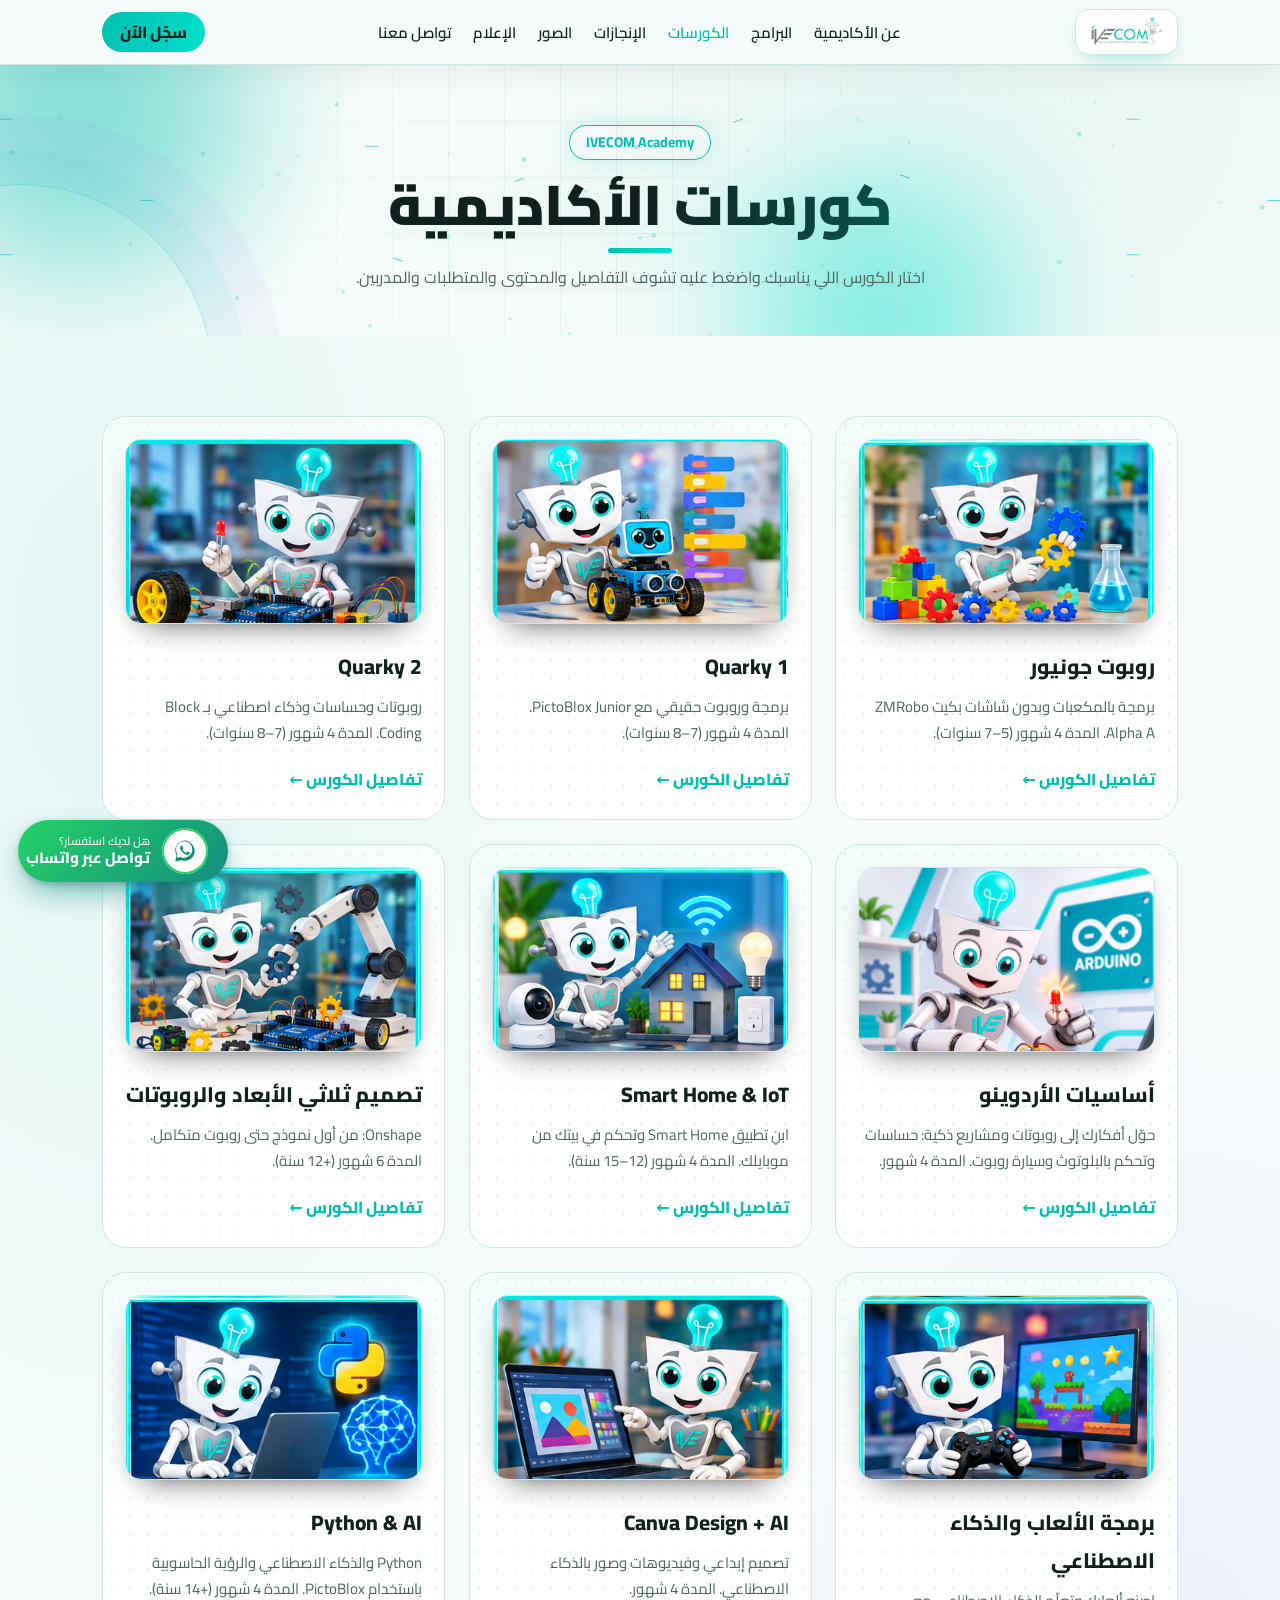
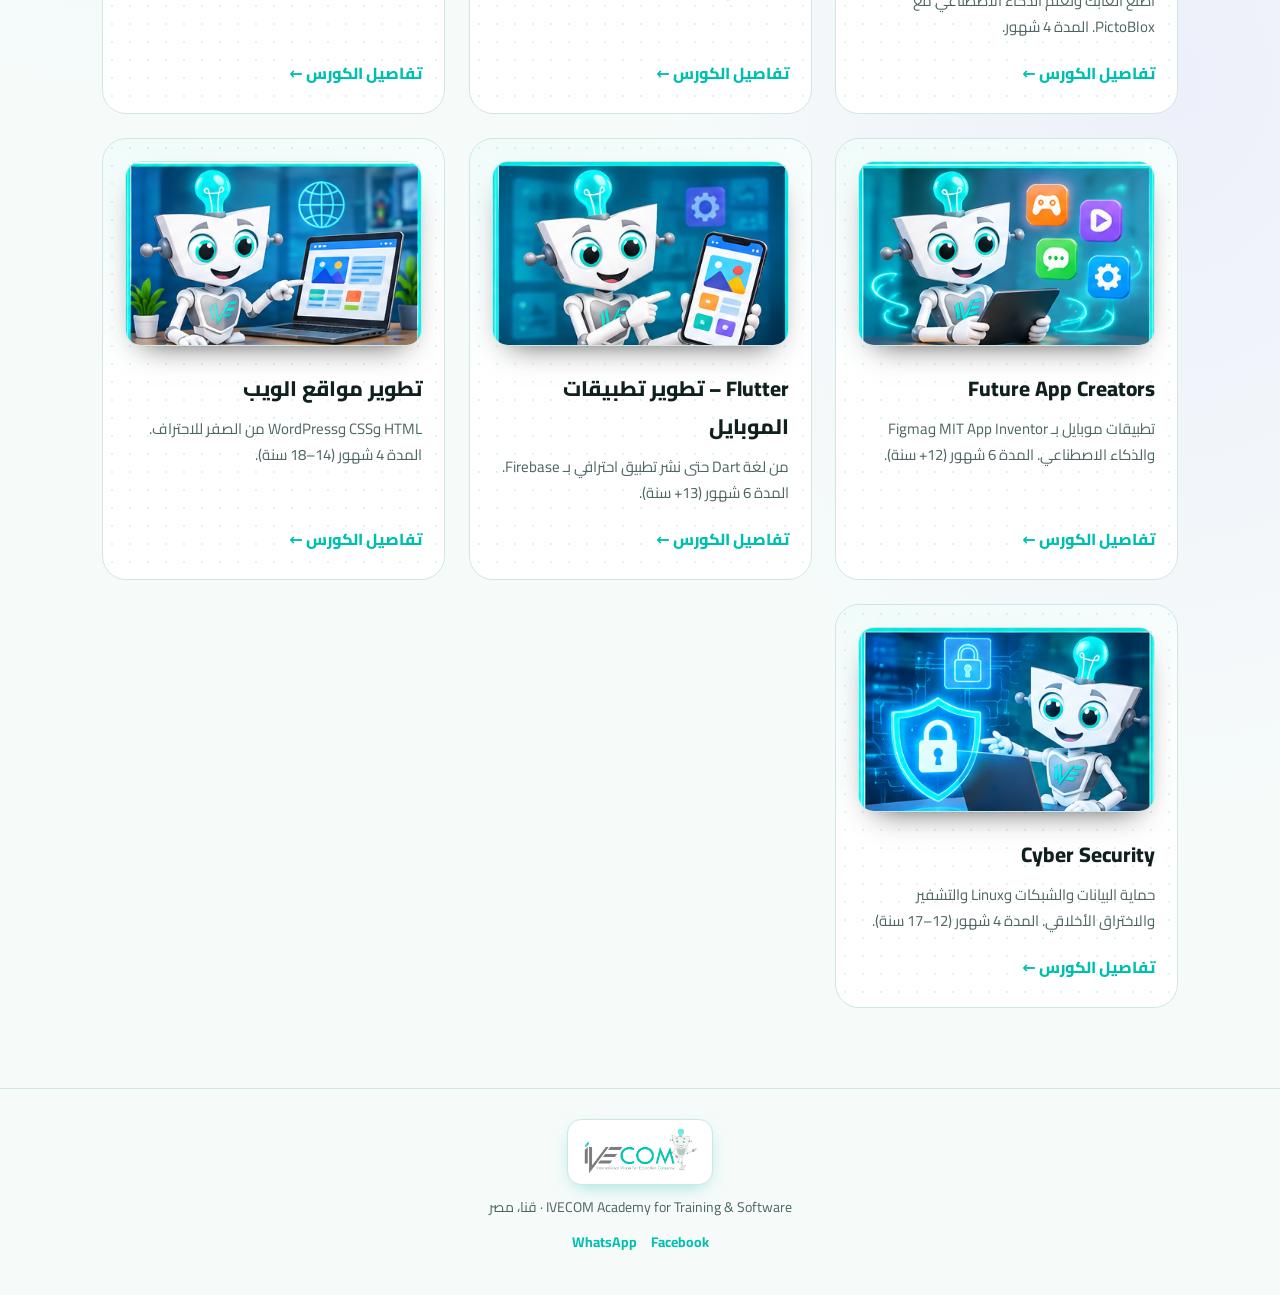
==== commit 0dda17d5: "Add files via upload" ====
--- a/courses/index.html
+++ b/courses/index.html
@@ -20,7 +20,7 @@
 <a class="ccard rise" href="quarky2/index.html"><div class="cimg"> <img src="../images/course-img/quarky2.png" alt="Quarky 2"></div><h3>Quarky 2</h3><p>روبوتات وحساسات وذكاء اصطناعي بـ Block Coding. المدة 4 شهور (7–8 سنوات).</p><span class="more">تفاصيل الكورس ←</span></a>
 <a class="ccard rise" href="arduino/index.html"><div class="cimg"><img src="../images/course-img/arduino.png" alt="أساسيات الأردوينو"></div><h3>أساسيات الأردوينو</h3><p>حوّل أفكارك إلى روبوتات ومشاريع ذكية: حساسات وتحكم بالبلوتوث وسيارة روبوت. المدة 4 شهور.</p><span class="more">تفاصيل الكورس ←</span></a>
 <a class="ccard rise" href="iot/index.html"><div class="cimg"> <img src="../images/course-img/IOT.png" alt="Smart Home &amp; IoT"> </div><h3>Smart Home &amp; IoT</h3><p>ابنِ تطبيق Smart Home وتحكم في بيتك من موبايلك. المدة 4 شهور (12–15 سنة).</p><span class="more">تفاصيل الكورس ←</span></a>
-<a class="ccard rise" href="3d-design/index.html"><div class="cimg"> <img src="../images/course-img/3D.png" alt="تصميم ثلاثي الأبعاد والروبوتات"> </div><h3>تصميم ثلاثي الأبعاد والروبوتات</h3><p>Onshape: من أول نموذج حتى روبوت متكامل. المدة 6 شهور (+12 سنة).</p><span class="more">تفاصيل الكورس ←</span></a>
+<a class="ccard rise" href="3d-design/index.html"><div class="cimg"> <img src="../images/course-img/3D.png" alt="تصميم ثلاثي الأبعاد "> </div><h3>تصميم ثلاثي الأبعاد والروبوتات</h3><p>Onshape: من أول نموذج حتى روبوت متكامل. المدة 6 شهور (+12 سنة).</p><span class="more">تفاصيل الكورس ←</span></a>
 <a class="ccard rise" href="games-pictoblox/index.html"><div class="cimg"><img src="../images/course-img/games.png" alt="برمجة الألعاب والذكاء الاصطناعي"></div><h3>برمجة الألعاب والذكاء الاصطناعي</h3><p>اصنع ألعابك وتعلّم الذكاء الاصطناعي مع PictoBlox. المدة 4 شهور.</p><span class="more">تفاصيل الكورس ←</span></a>
 <a class="ccard rise" href="canva/index.html"><div class="cimg"> <img src="../images/course-img/canva.png" alt="Canva Design + AI"> </div><h3>Canva Design + AI</h3><p>تصميم إبداعي وفيديوهات وصور بالذكاء الاصطناعي. المدة 4 شهور.</p><span class="more">تفاصيل الكورس ←</span></a>
 <a class="ccard rise" href="python/index.html"><div class="cimg"> <img src="../images/course-img/python.png" alt="Python &amp; AI"> </div><h3>Python &amp; AI</h3><p>Python والذكاء الاصطناعي والرؤية الحاسوبية باستخدام PictoBlox. المدة 4 شهور (+14 سنة).</p><span class="more">تفاصيل الكورس ←</span></a>
